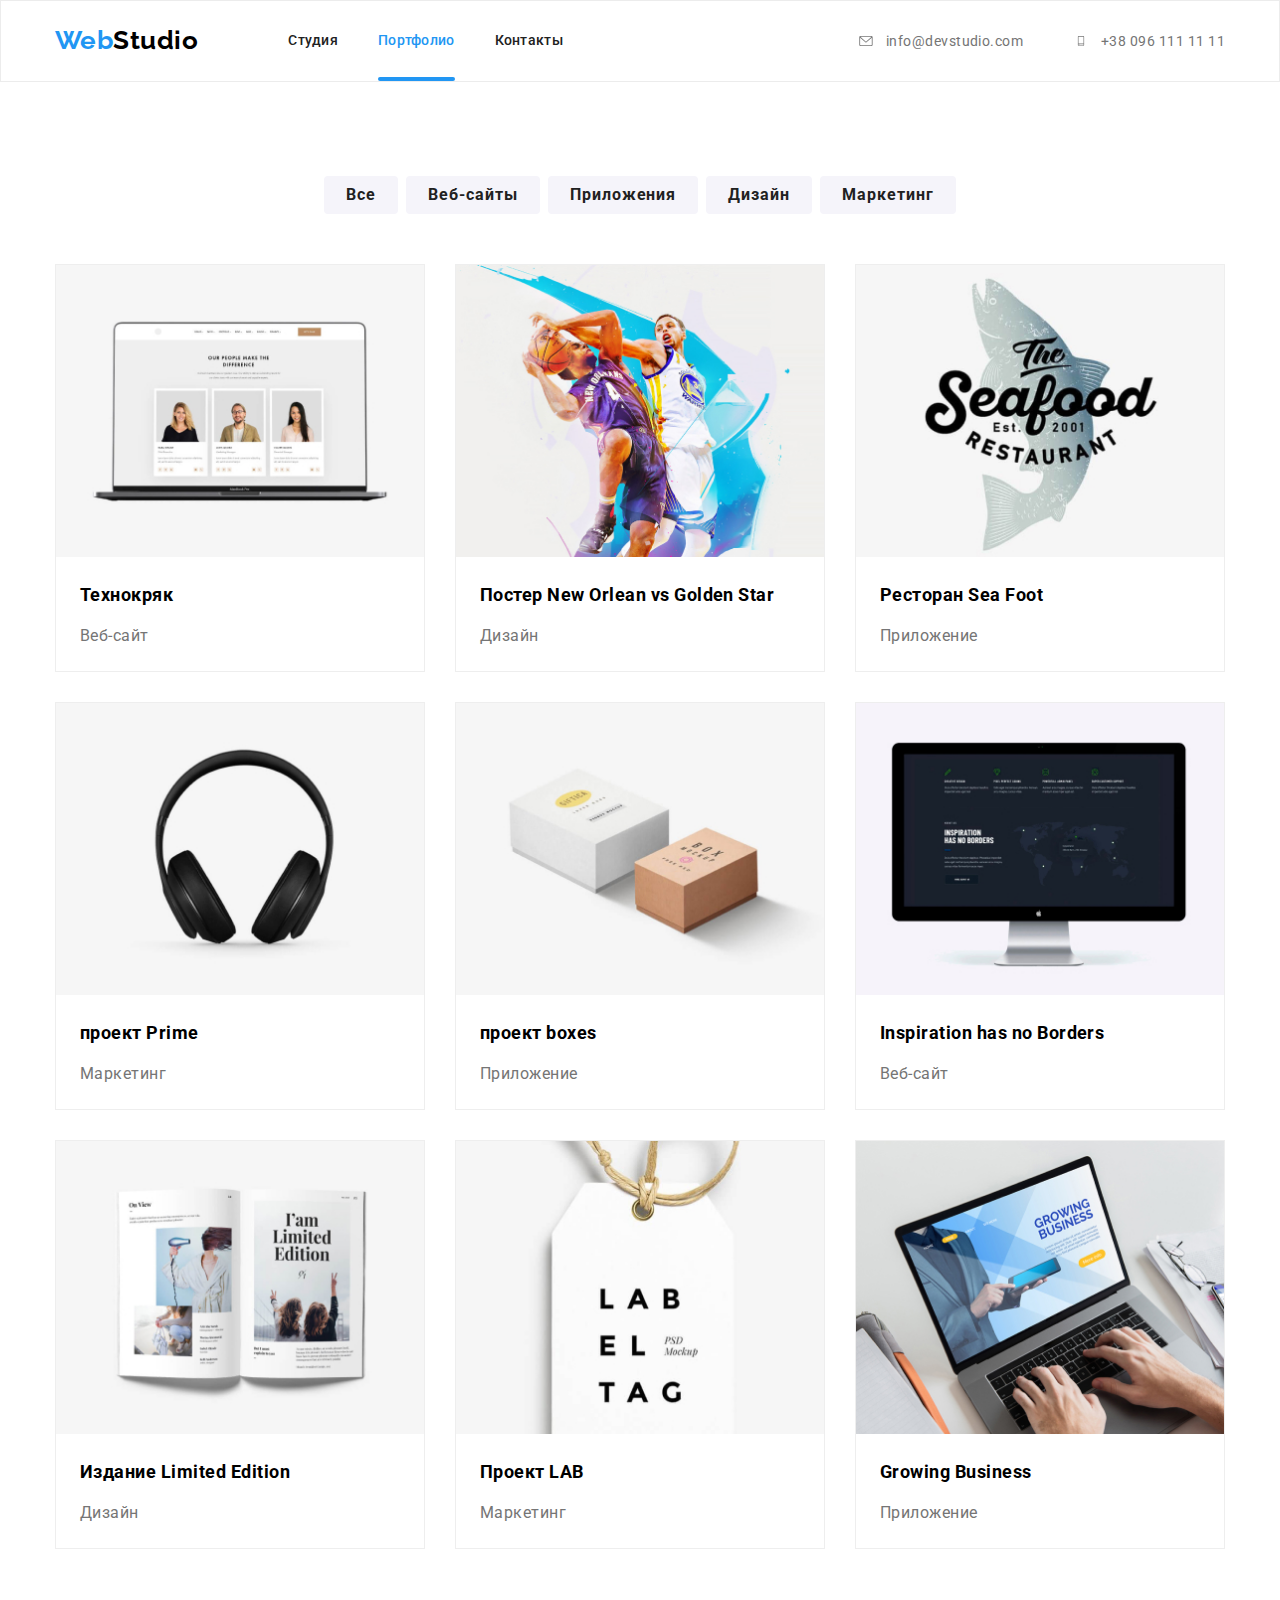
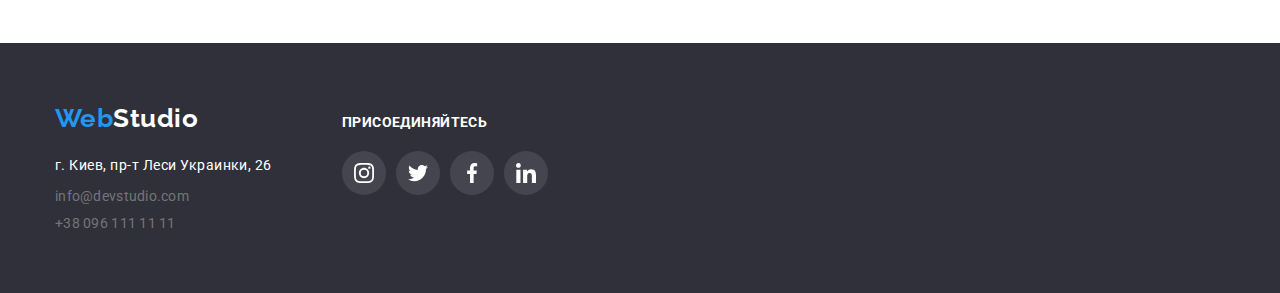
==== portfolio.html @ f6f820dd "ok" ====
<!DOCTYPE html>
<html lang="en">
  <head>
    <meta charset="UTF-8" />
    <meta http-equiv="X-UA-Compatible" content="IE=edge" />
    <meta name="viewport" content="width=device-width, initial-scale=1.0" />
    <title>Portfolio</title>
    <link
      href="https://fonts.googleapis.com/css2?family=Raleway:wght@700&family=Roboto:wght@400;500;700;900&display=swap"
      rel="stylesheet"
    />
    <link
      rel="stylesheet"
      href="https://cdnjs.cloudflare.com/ajax/libs/modern-normalize/1.0.0/modern-normalize.min.css"
    />
    <link rel="stylesheet" href="./css/styles.css" />
  </head>
  <body>
    <header>
      <div class="container main-nav">
        <a href="#" class="logo"><span class="par-logo">Web</span>Studio</a>
        <nav>
          <ul class="site-nav list">
            <li class="item">
              <a href="index.html" class="link">Cтудия</a>
            </li>
            <li class="item">
              <a href="#" class="link current">Портфолио</a>
            </li>
            <li class="item">
              <a href="#" class="link">Контакты</a>
            </li>
          </ul>
        </nav>
        <ul class="contacts">
          <li class="item">
            <a href="info@devstudio.com" class="link-head">
              <svg class="cont-icons" width="16" height="12">
                <use
                  href="./images/icons.svg/symbol-defs-opt.svg#icon-envelope-hover"
                ></use>
              </svg>
              info@devstudio.com
            </a>
          </li>
          <li class="item">
            <a href="tel:+380961111111" class="link-head">
              <svg class="cont-icons" width="16" height="12">
                <use
                  href="./images/icons.svg/symbol-defs-opt.svg#icon-smartphone"
                ></use>
              </svg>
              +38 096 111 11 11
            </a>
          </li>
        </ul>
      </div>
    </header>
    <main>
      <section class="buttons">
        <div class="container list-button">
          <button class="button" type="button">Все</button>
          <button class="button" type="button">Веб-сайты</button>
          <button class="button" type="button">Приложения</button>
          <button class="button" type="button">Дизайн</button>
          <button class="button" type="button">Маркетинг</button>
        </div>
      </section>
      <div class="container test">
        <ul class="items">
          <li class="item-flex">
            <a href="#" class="img">
              <div class="product-thumb">
                <img src="./images/технокряк.jpg" alt="технокряк" />
                <p class="modal-text">
                  Технокряк это современная площадка распространения
                  коронавируса. Компании используют эту платформу для цифрового
                  шпионажа и атак на защищённые сервера конкурентов.
                </p>
              </div>
            </a>
            <h2 class="title">Технокряк</h2>
            <p class="subtitle">Веб-сайт</p>
          </li>
          <li class="item-flex">
            <a href="#" class="img"
              ><img src="./images/постер.jpg" alt="Poster"
            /></a>
            <h2 class="title">Постер New Orlean vs Golden Star</h2>
            <p class="subtitle">Дизайн</p>
          </li>
          <li class="item-flex">
            <a href="#" class="img"
              ><img src="./images/ресторан.jpg" alt="Ресторан Seafood"
            /></a>
            <h2 class="title">Ресторан Sea Foot</h2>
            <p class="subtitle">Приложение</p>
          </li>
          <li class="item-flex">
            <a href="#"><img src="./images/проект.jpg" alt="проект Prime" /></a>
            <h2 class="title">проект Prime</h2>
            <p class="subtitle">Маркетинг</p>
          </li>
          <li class="item-flex">
            <a href="#" class="img"
              ><img src="./images/проектboxes.jpg" alt="проект boxes"
            /></a>
            <h2 class="title">проект boxes</h2>
            <p class="subtitle">Приложение</p>
          </li>
          <li class="item-flex">
            <a href="#" class="img"
              ><img
                src="./images/inspiration.jpg"
                alt="Inspiration has no Borders"
            /></a>
            <h2 class="title">Inspiration has no Borders</h2>
            <p class="subtitle">Веб-сайт</p>
          </li>
          <li class="item-flex">
            <a href="#" class="img"
              ><img src="./images/издание.jpg" alt="Издание Limited Edition"
            /></a>
            <h2 class="title">Издание Limited Edition</h2>
            <p class="subtitle">Дизайн</p>
          </li>
          <li class="item-flex">
            <a href="#" class="img"
              ><img src="./images/ПроектLAB.jpg" alt="Проект LAB"
            /></a>
            <h2 class="title">Проект LAB</h2>
            <p class="subtitle">Маркетинг</p>
          </li>
          <li class="item-flex">
            <a href="#" class="img"
              ><img src="./images/growingbusiness.jpg" alt="Growing Business"
            /></a>
            <h2 class="title">Growing Business</h2>
            <p class="subtitle">Приложение</p>
          </li>
        </ul>
      </div>
    </main>
    <footer>
      <div class="container">
        <div class="data">
          <a href="#" class="logo"
            ><span class="par-logo">Web</span><span class="Std">Studio</span>
          </a>
          <p class="subtitle">г. Киев, пр-т Леси Украинки, 26</p>
          <ul class="contact">
            <li>
              <a href="#" class="link">info@devstudio.com</a>
            </li>
            <li>
              <a href="tel:+380961111111" class="link">+38 096 111 11 11</a>
            </li>
          </ul>
        </div>
        <div class="join">
          <h3 class="subscribe">Присоединяйтесь</h3>
          <ul>
            <li class="join-button">
              <svg class="icon-join" width="20" height="20">
                <use
                  href="./images/icons.svg/symbol-defs-opt.svg#icon-instagram-2"
                ></use>
              </svg>
            </li>
            <li class="join-button">
              <svg class="icon-join" width="20" height="20">
                <use
                  href="./images/icons.svg/symbol-defs-opt.svg#icon-twitter-1"
                ></use>
              </svg>
            </li>
            <li class="join-button">
              <svg class="icon-join" width="20" height="20">
                <use
                  href="./images/icons.svg/symbol-defs-opt.svg#icon-facebook-1"
                ></use>
              </svg>
            </li>
            <li class="join-button">
              <svg class="icon-join" width="20" height="20">
                <use
                  href="./images/icons.svg/symbol-defs-opt.svg#icon-linkedin-1"
                ></use>
              </svg>
            </li>
          </ul>
        </div>
      </div>
    </footer>
  </body>
</html>
---- css/styles.css ----
/* Cтили для index.html */
:root {
  --primary-text-color: #212121;
  --primary-blue-color: #2196f3;
  --primary-white-color: #ffffff;
  --primary-grey-color: #757575;
  --primary-black-color: #000000;
  --primary-button-color: #f5f4fa;
  --primary-bcg-color: #2f303a;
  --time-function: cubic-bezier(0.4, 0, 0.2, 1);
}
svg:not(:root) {
  overflow: hidden;
}
ul {
  padding: 0;
  margin: 0;
  list-style: none;
}
a {
  text-decoration: none;
}
h1,
h2,
h3,
h4,
h5,
h6 p {
  padding: 0;
  margin: 0;
}
body {
  font-family: Roboto;
  letter-spacing: 0.03em;
  font-weight: normal;
}
img {
  display: block;
  width: 100%;
  height: auto;
}
header {
  border: 1px solid #ececec;
  padding: 0;
}
.container {
  width: 1200px;
  padding-left: 15px;
  padding-right: 15px;
  margin-left: auto;
  margin-right: auto;
}
.main-nav {
  display: flex;
  align-items: center;
}
.par-logo {
  color: var(--primary-blue-color);
}
.logo {
  color: var(--primary-black-color);
  font-weight: bold;
  font-family: Raleway;
  font-size: 26px;
  line-height: 1.2;
}
.logo:focus {
  color: var(--primary-blue-color);
}
.site-nav li + li {
  margin-left: 40px;
}
.site-nav {
  display: flex;
  margin-left: 90px;
}
.site-nav .link {
  display: block;
  color: var(--primary-text-color);
  letter-spacing: 0.02em;
  font-size: 14px;
  line-height: 1.14;
  font-weight: 500;
  transition: color 250ms var(--time-function);
  padding-bottom: 32px;
  padding-top: 32px;
}
.site-nav .link:hover,
.site-nav .link:focus {
  color: var(--primary-blue-color);
}
.site-nav .link.current {
  color: var(--primary-blue-color);
  position: relative;
}
.site-nav .link.current::after {
  content: "";
  position: absolute;
  bottom: 0;
  left: 0;
  height: 4px;
  width: 100%;
  background: #2196f3;
  border-radius: 2px;
  display: block;
}
.contacts {
  display: flex;
  margin-left: auto;
}
.contacts .item + .item {
  margin-left: 50px;
}
.contacts .link-head {
  transition: color 250ms var(--time-function), fill 250ms var(--time-function);
}
.contacts .link-head:focus,
.contacts .link-head:hover {
  color: var(--primary-blue-color);
  fill: var(--primary-blue-color);
}
.link-head {
  display: block;
}
.contact {
  flex-direction: column;
}
.contact .link:hover,
.contact .link:focus {
  color: var(--primary-blue-color);
  transition: color 250ms var(--time-function);
}
.contact .link {
  color: var(--primary-grey-color);
  letter-spacing: 0.02em;
  font-size: 14px;
  line-height: 1.14;
}
.contacts .item {
  white-space: nowrap;
}
.contacts .link-head {
  color: var(--primary-grey-color);
  font-size: 14px;
  fill: var(--primary-grey-color);
  position: relative;
}
.main-pages {
  text-align: center;
}
.overlay {
  height: 600px;
  max-width: 1600px;
  background-image: linear-gradient(
      to right,
      rgba(47, 48, 58, 0.4),
      rgba(47, 48, 58, 0.4)
    ),
    url(../images/main-pages/bcg\ img.jpg);
  margin-left: auto;
  margin-right: auto;
  background-size: cover;
  background-position: center;
  background-repeat: no-repeat;
}
.main-pages .container {
  padding: 200px;
}
.main-pages .title {
  color: var(--primary-white-color);
  letter-spacing: 0.06em;
  font-size: 44px;
  line-height: 1.36;
  font-weight: 900;
  text-transform: uppercase;
  margin-bottom: 30px;
  width: 696px;
  margin-left: auto;
  margin-right: auto;
}
.img-discription {
  position: relative;
}
.img-discription::before {
  content: "";
  width: 370px;
  height: 70px;
  position: absolute;
  margin: 0;
  padding: 0;
  bottom: 0;
  right: 0;
  background: rgba(47, 48, 58, 0.8);
}

.img-text {
  font-weight: bold;
  font-size: 14px;
  line-height: 1.14;
  text-align: center;
  letter-spacing: 0.03em;
  text-transform: uppercase;
  color: var(--primary-white-color);
  margin: 0;
  padding: 0;
  position: absolute;
  bottom: 27px;
  left: 83px;
}
.button {
  color: var(--primary-white-color);
  background-color: var(--primary-blue-color);
  font-size: 16px;
  line-height: 1.6;
  letter-spacing: 0.06em;
  font-weight: bold;

  cursor: pointer;
  border: transparent;
  border-radius: 4px;
  padding: 6px 22px;

  transition: background-color 250ms var(--time-function),
    color 250ms var(--time-function);
}

.buttons .button:hover,
.buttons .button:focus {
  color: var(--primary-white-color);
  background-color: var(--primary-blue-color);
  box-shadow: 0px 3px 1px rgba(0, 0, 0, 0.1), 0px 1px 2px rgba(0, 0, 0, 0.08),
    0px 2px 2px rgba(0, 0, 0, 0.12);
}
.buttons button {
  background-color: var(--primary-button-color);
  color: var(--primary-text-color);
  border: transparent;
  display: inline-block;
  margin-right: 8px;
}
.button:last-child {
  margin-right: 0;
}
.product-thumb {
  position: relative;
  overflow: hidden;
}

.product-thumb::before {
  content: "";
  width: 100%;
  height: 100%;
  background: rgba(33, 150, 243, 0.9);
  display: inline-block;
  position: absolute;
  z-index: 1;
  transform: translateY(100%);
  transition: transform 250ms var(--time-function);
}

.img:hover .product-thumb::before {
  transform: translateY(0);
}
.modal-text {
  letter-spacing: 0.03em;
  font-size: 18px;
  font-weight: normal;
  line-height: 1.55;
  color: var(--primary-white-color);
  position: absolute;
  z-index: 2;
  top: 63px;
  left: 24px;
  width: 322px;
  height: 168px;
  transform: translate(-50%, -50%);
  margin: 0;
  padding: 0;
  transform: translateY(135%);
  transition: transform 250ms var(--time-function);
}
.img:hover .modal-text {
  transform: translateY(0);
}
.dignity {
  display: flex;
  justify-content: space-between;
}

.feature-list > .container {
  padding-top: 94px;
  padding-bottom: 94px;
}
.feature-list .title {
  color: var(--primary-text-color);
  font-weight: bold;
  line-height: 1.2;
  text-transform: uppercase;
  margin-bottom: 10px;

  white-space: nowrap;
  font-size: 14px;
  line-height: 1.14;
  letter-spacing: 0.03em;
}
.feature-list .subtitle {
  color: var(--primary-grey-color);
  font-size: 14px;
  line-height: 1.71;
  width: 270px;
}
.act-img {
  justify-content: space-between;
  display: flex;
  padding-bottom: 94px;
}
.activity .title,
.team .title,
.client .title {
  font-size: 36px;
  line-height: 1.17;
  text-align: center;
  font-weight: bold;
  margin-bottom: 50px;
  padding-top: 94px;
}
.activity .title {
  padding-top: 0;
}
.di {
  padding-bottom: 30px;
}
.team .container .link {
  display: block;
  text-align: center;
  width: 270px;
  padding-bottom: 16px;
}
.discription .link {
  box-shadow: 0px 1px 3px rgba(0, 0, 0, 0.12), 0px 1px 1px rgba(0, 0, 0, 0.14),
    0px 2px 1px rgba(0, 0, 0, 0.2);
  border-radius: 0px 0px 4px 4px;
  background-color: var(--primary-white-color);
}
.team {
  padding-bottom: 94px;
  background-color: var(--primary-button-color);
}
.team .name {
  font-weight: 500;
  font-size: 16px;
  line-height: 1.18;
  padding-top: 30px;
  padding-bottom: 10px;
  min-width: 109px;
}
.team .desc {
  font-size: 16px;
  line-height: 1.18;
  color: var(--primary-grey-color);
  margin: 0;
  margin-bottom: 16px;
}
.discription {
  display: flex;
  justify-content: space-between;
}
.social-net-link {
  padding-bottom: 30px;
}
.discription ul {
  display: flex;
  justify-content: center;
}
footer .subtitle {
  color: var(--primary-white-color);
  font-size: 14px;
  line-height: 1.7;
  margin-top: 20px;
  margin-bottom: 9px;
}
footer {
  background-color: #2f303a;
}
footer .container {
  padding-top: 60px;
  padding-bottom: 60px;
  align-items: baseline;
}
.Std {
  color: var(--primary-white-color);
}

.items .item-flex:hover {
  box-shadow: 0px 1px 1px rgba(0, 0, 0, 0.12), 0px 4px 4px rgba(0, 0, 0, 0.06),
    1px 4px 6px rgba(0, 0, 0, 0.16);
}
.item-flex .title {
  font-size: 18px;
  line-height: 2;
  font-weight: bold;
  padding: 20px 24px 4px;
}
.item-flex .subtitle {
  color: var(--primary-grey-color);
  font-size: 16px;
  line-height: 1.88;
  padding: 4px 24px 20px;
  margin: 0;
}
.test {
  margin-bottom: 94px;
}
.items {
  display: flex;
  flex-wrap: wrap;
}
.item-flex {
  width: calc((100% - 60px) / 3);
  margin-right: 30px;
  margin-bottom: 30px;
  border: 1px solid #eeeeee;
  box-sizing: border-box;
  cursor: pointer;
  transition: box-shadow 250ms var(--time-function);
}

.item-flex:nth-child(3n) {
  margin-right: 0px;
}
.item-flex:nth-last-child(-n + 3) {
  margin-bottom: 0;
}

.list-button {
  margin-top: 94px;
  margin-bottom: 50px;
  justify-content: center;
  display: flex;
}
.cont-icons {
  vertical-align: middle;
  display: inline-block;
  margin-right: 8px;
  padding-bottom: 2px;
}
.cont-icon-dignity {
  background: var(--primary-button-color);
  border-radius: 4px;
  padding: 25px 100px;
  width: 270px;
  height: 120px;
  display: flex;
  flex-direction: column;
  justify-content: center;
  align-items: center;
  margin-bottom: 30px;
}

.networks {
  margin-left: auto;
  margin-right: auto;
  margin-bottom: 42px;
  display: flex;
}
.social-link {
  transition: background-color 250ms var(--time-function),
    fill 250ms var(--time-function);
}
.icon .social-link:hover {
  background-color: var(--primary-blue-color);
  fill: var(--primary-white-color);
}
.icon-team:nth-child(-n + 4) {
  margin-left: 34px;
}

.client-icon {
  display: flex;
  margin-left: -30px;
  padding-bottom: 94px;
}
.border {
  width: 100%;
  height: 92px;
  border: 1px solid #afb1b8;
  border-radius: 4px;
  margin-left: 30px;
  display: block;
  display: flex;
  align-items: center;
  justify-content: center;
}
.icon-client {
  transition: color 250ms var(--time-function);
}
.icon-client:hover {
  fill: var(--primary-blue-color);
}

.contact li + li {
  margin-top: 9px;
}
footer .container {
  display: flex;
}

.join {
  margin-left: 70px;
}
.join ul {
  display: flex;
  margin-left: -10px;
}
.subscribe {
  color: var(--primary-white-color);
  margin-bottom: 20px;
  text-transform: uppercase;
  letter-spacing: 0.03em;
  font-weight: bold;
  font-size: 14px;
  line-height: 1.14;
}
.join-button {
  margin-left: 10px;
  width: 44px;
  height: 44px;
  padding: 0;
  border: 0;
  background-color: rgba(255, 255, 255, 0.1);
  justify-content: center;
  align-items: center;
  border-radius: 50%;
  display: flex;
  cursor: pointer;
  transition: background-color 250ms var(--time-function),
    fill 250ms var(--time-function);
}
.icon-join {
  fill: var(--primary-white-color);
}

.join-button:hover {
  background-color: var(--primary-blue-color);
  fill: var(--primary-white-color);
}
.border-link {
  transition: fill 250ms var(--time-function), border 250ms var(--time-function);
}
.border:hover,
.border:focus {
  border: 1px solid var(--primary-blue-color);
  cursor: pointer;
}

.social-net-link {
  margin-left: 10px;
  width: 44px;
  height: 44px;
  padding: 0;
  border: 0;
  justify-content: center;
  align-items: center;
  border-radius: 50%;
  display: flex;
  cursor: pointer;
  fill: #afb1b8;
  transition: fill 250ms var(--time-function),
    backround-color 250ms var(--time-function);
}
.social-net-link:hover,
.social-net-link:focus {
  fill: var(--primary-white-color);
  background-color: var(--primary-blue-color);
}
.backdrop {
  position: fixed;
  top: 0;
  left: 0;
  height: 100%;
  width: 100%;
  background: rgba(0, 0, 0, 0.2);
}
.backdrop.is-hidden {
  opacity: 0;
  pointer-events: none;
}
.modal {
  position: absolute;
  top: 50%;
  left: 50%;
  transform: translate(-50%, -50%);

  width: 528px;
  height: 581px;
  background-color: var(--primary-white-color);
  box-shadow: 0px 1px 3px rgba(0, 0, 0, 0.12), 0px 1px 1px rgba(0, 0, 0, 0.14),
    0px 2px 1px rgba(0, 0, 0, 0.2);
  border-radius: 4px;
}
.close {
  position: absolute;
  right: 8px;
  top: 8px;
  opacity: 0.3;
  width: 30px;
  height: 30px;

  border-radius: 50%;
  border: 1px solid rgba(0, 0, 0, 0.1);
  cursor: pointer;
  display: flex;
  align-items: center;
  justify-content: center;
}
.close:hover {
  opacity: 1;
  background-color: white;
}
.close:before,
.close:after {
  position: absolute;
  right: 13px;
  top: 7px;
  content: " ";
  height: 15px;
  width: 2px;
  background-color: #000;
}
.close:before {
  transform: rotate(45deg);
}
.close:after {
  transform: rotate(-45deg);
}
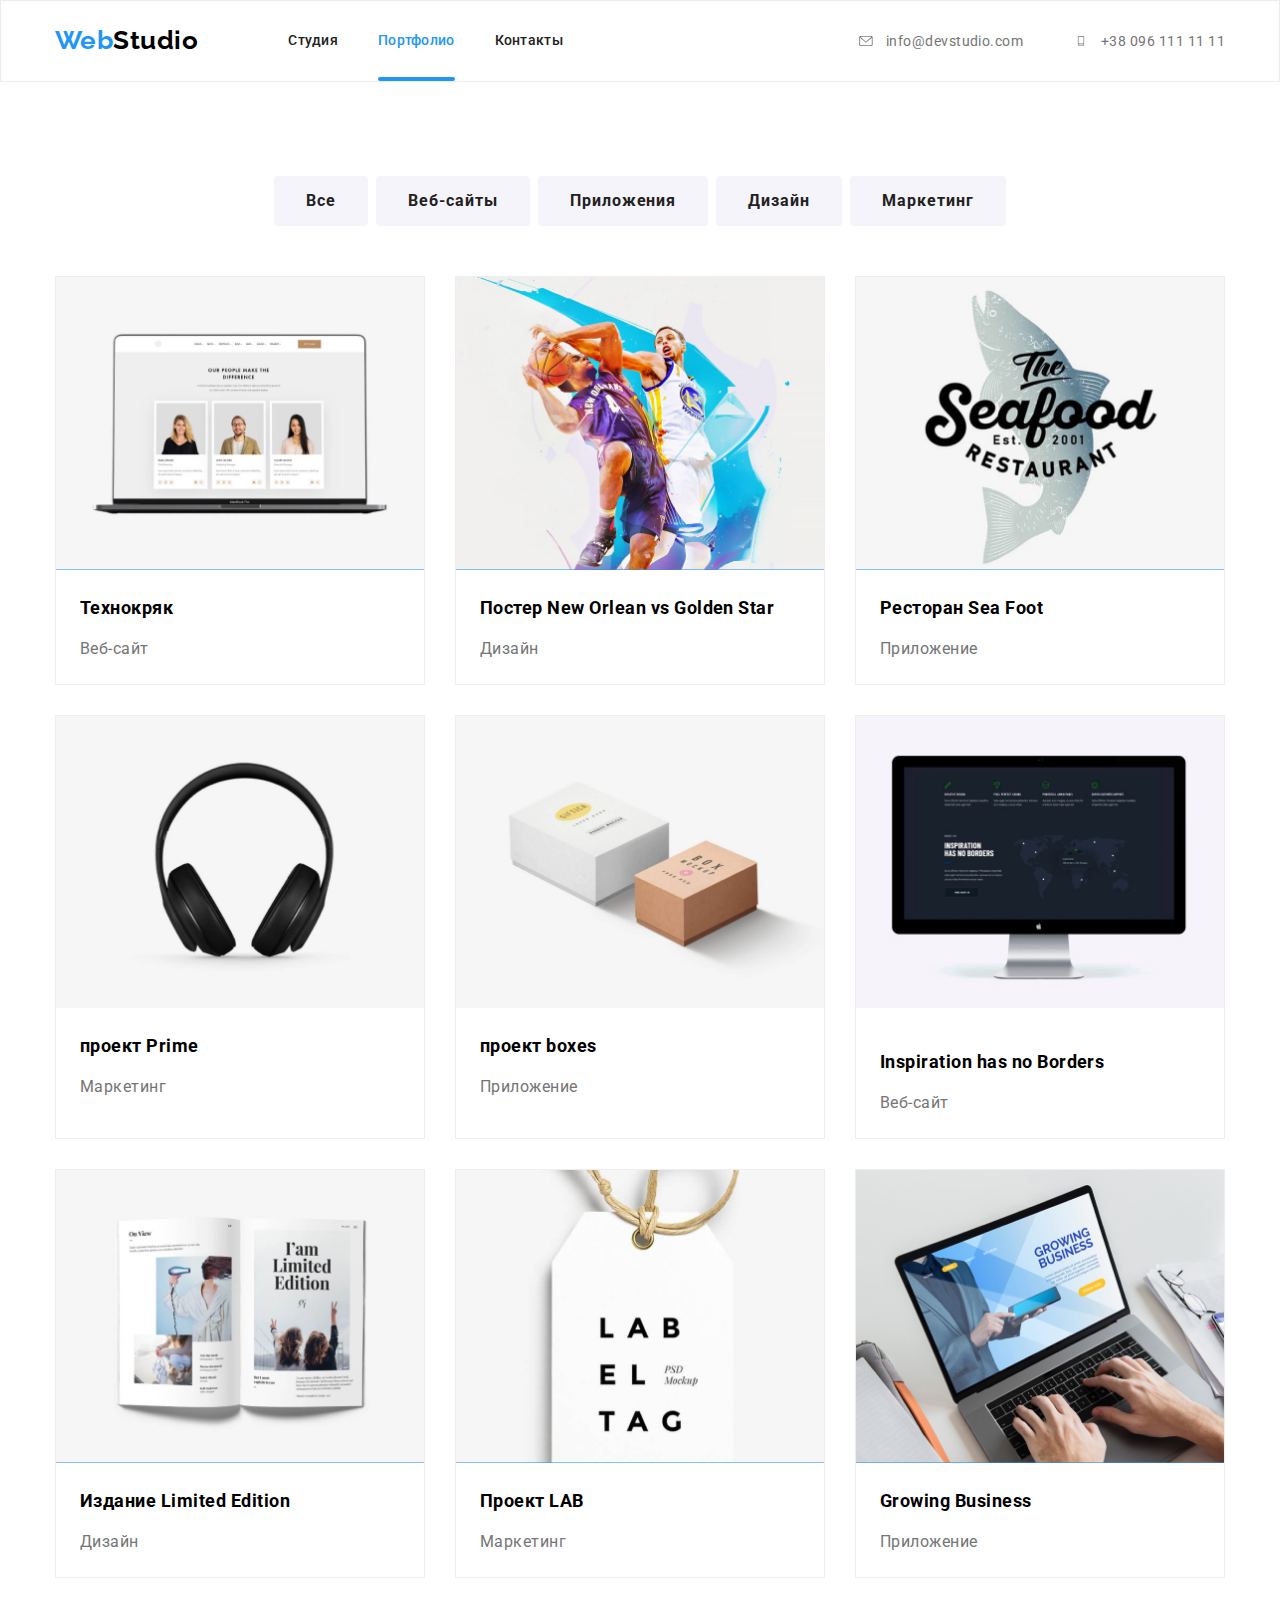
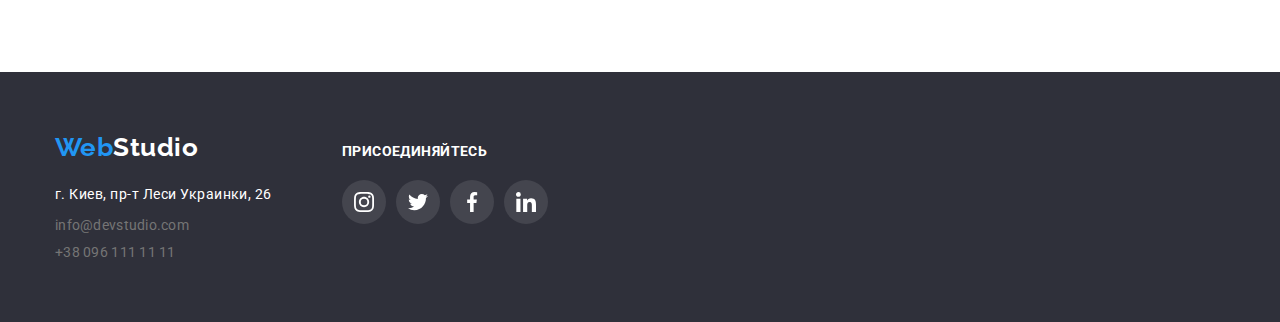
==== commit 6b104f5c: "с" ====
--- a/portfolio.html
+++ b/portfolio.html
@@ -75,6 +75,17 @@
                 <p class="modal-text">
                   Технокряк это современная площадка распространения
                   коронавируса. Компании используют эту платформу для цифрового
+                  шпионажа и атак на защищённые сервера конкурентов. Технокряк
+                  это современная площадка распространения коронавируса.
+                  Компании используют эту платформу для цифрового шпионажа и
+                  атак на защищённые сервера конкурентов.Технокряк это
+                  современная площадка распространения коронавируса. Компании
+                  используют эту платформу для цифрового шпионажа и атак на
+                  защищённые сервера конкурентов.Технокряк это современная
+                  площадка распространения коронавируса. Компании используют эту
+                  платформу для цифрового шпионажа и атак на защищённые сервера
+                  конкурентов.Технокряк это современная площадка распространения
+                  коронавируса. Компании используют эту платформу для цифрового
                   шпионажа и атак на защищённые сервера конкурентов.
                 </p>
               </div>
@@ -83,58 +94,103 @@
             <p class="subtitle">Веб-сайт</p>
           </li>
           <li class="item-flex">
-            <a href="#" class="img"
-              ><img src="./images/постер.jpg" alt="Poster"
-            /></a>
+            <a href="#" class="img">
+              <div class="product-thumb">
+                <img src="./images/постер.jpg" alt="Poster" />
+                <p class="modal-text"></p>
+              </div>
+            </a>
             <h2 class="title">Постер New Orlean vs Golden Star</h2>
             <p class="subtitle">Дизайн</p>
           </li>
           <li class="item-flex">
-            <a href="#" class="img"
-              ><img src="./images/ресторан.jpg" alt="Ресторан Seafood"
-            /></a>
+            <a href="#" class="img">
+              <div class="product-thumb">
+                <img src="./images/ресторан.jpg" alt="Ресторан Seafood" />
+                <p class="modal-text"></p>
+              </div>
+            </a>
             <h2 class="title">Ресторан Sea Foot</h2>
             <p class="subtitle">Приложение</p>
           </li>
           <li class="item-flex">
-            <a href="#"><img src="./images/проект.jpg" alt="проект Prime" /></a>
+            <a href="#" class="img">
+              <div class="product-thumb">
+                <img src="./images/проект.jpg" alt="проект Prime" />
+                <p class="modal-text">
+                  Технокряк это современная площадка распространения
+                  коронавируса. Компании используют эту платформу для цифрового
+                  шпионажа и атак на защищённые сервера конкурентов. Технокряк
+                  это современная площадка распространения коронавируса.
+                  Компании используют эту платформу для цифрового шпионажа и
+                  атак на защищённые сервера конкурентов.Технокряк это
+                  современная площадка распространения коронавируса. Компании
+                  используют эту платформу для цифрового шпионажа и атак на
+                  защищённые сервера конкурентов.Технокряк это современная
+                  площадка распространения коронавируса. Компании используют эту
+                  платформу для цифрового шпионажа и атак на защищённые сервера
+                  конкурентов.Технокряк это современная площадка распространения
+                  коронавируса. Компании используют эту платформу для цифрового
+                  шпионажа и атак на защищённые сервера конкурентов.
+                </p>
+              </div>
+            </a>
             <h2 class="title">проект Prime</h2>
             <p class="subtitle">Маркетинг</p>
           </li>
           <li class="item-flex">
-            <a href="#" class="img"
-              ><img src="./images/проектboxes.jpg" alt="проект boxes"
-            /></a>
+            <a href="#" class="img">
+              <div class="product-thumb">
+                <img src="./images/проектboxes.jpg" alt="проект boxes" />
+                <p class="modal-text"></p>
+              </div>
+            </a>
             <h2 class="title">проект boxes</h2>
             <p class="subtitle">Приложение</p>
           </li>
           <li class="item-flex">
-            <a href="#" class="img"
-              ><img
-                src="./images/inspiration.jpg"
-                alt="Inspiration has no Borders"
-            /></a>
+            <a href="#" class="img">
+              <div class="product-thumb">
+                <img
+                  src="./images/inspiration.jpg"
+                  alt="Inspiration has no Borders"
+                />
+                <p class="madal-text"></p>
+              </div>
+            </a>
             <h2 class="title">Inspiration has no Borders</h2>
             <p class="subtitle">Веб-сайт</p>
           </li>
           <li class="item-flex">
-            <a href="#" class="img"
-              ><img src="./images/издание.jpg" alt="Издание Limited Edition"
-            /></a>
+            <a href="#" class="img">
+              <div class="product-thumb">
+                <img src="./images/издание.jpg" alt="Издание Limited Edition" />
+                <p class="modal-text"></p>
+              </div>
+            </a>
             <h2 class="title">Издание Limited Edition</h2>
             <p class="subtitle">Дизайн</p>
           </li>
           <li class="item-flex">
-            <a href="#" class="img"
-              ><img src="./images/ПроектLAB.jpg" alt="Проект LAB"
-            /></a>
+            <a href="#" class="img">
+              <div class="product-thumb">
+                <img src="./images/ПроектLAB.jpg" alt="Проект LAB" />
+                <p class="modal-text"></p>
+              </div>
+            </a>
             <h2 class="title">Проект LAB</h2>
             <p class="subtitle">Маркетинг</p>
           </li>
           <li class="item-flex">
-            <a href="#" class="img"
-              ><img src="./images/growingbusiness.jpg" alt="Growing Business"
-            /></a>
+            <a href="#" class="img">
+              <div class="product-thumb">
+                <img
+                  src="./images/growingbusiness.jpg"
+                  alt="Growing Business"
+                />
+                <p class="modal-text"></p>
+              </div>
+            </a>
             <h2 class="title">Growing Business</h2>
             <p class="subtitle">Приложение</p>
           </li>
--- a/css/styles.css
+++ b/css/styles.css
@@ -49,6 +49,11 @@
   padding-right: 15px;
   margin-left: auto;
   margin-right: auto;
+}
+.modal-text {
+  overflow: auto;
+  width: 90%;
+  height: 80%;
 }
 .main-nav {
   display: flex;
@@ -211,14 +216,14 @@
   color: var(--primary-white-color);
   background-color: var(--primary-blue-color);
   font-size: 16px;
-  line-height: 1.6;
+  line-height: 1.9;
   letter-spacing: 0.06em;
   font-weight: bold;
 
   cursor: pointer;
   border: transparent;
   border-radius: 4px;
-  padding: 6px 22px;
+  padding: 10px 32px;
 
   transition: background-color 250ms var(--time-function),
     color 250ms var(--time-function);
@@ -253,6 +258,8 @@
   background: rgba(33, 150, 243, 0.9);
   display: inline-block;
   position: absolute;
+  top: 0;
+  left: 0;
   z-index: 1;
   transform: translateY(100%);
   transition: transform 250ms var(--time-function);
@@ -262,22 +269,24 @@
   transform: translateY(0);
 }
 .modal-text {
+  position: absolute;
+  z-index: 2;
+  top: 63px;
+  left: 24px;
+  width: 94%;
+  height: 80%;
+  transform: translate(-50%, -50%);
+  margin: 0;
+  padding: 0;
+  transform: translateY(135%);
+  transition: transform 250ms var(--time-function);
+  overflow: auto;
+
   letter-spacing: 0.03em;
   font-size: 18px;
   font-weight: normal;
   line-height: 1.55;
   color: var(--primary-white-color);
-  position: absolute;
-  z-index: 2;
-  top: 63px;
-  left: 24px;
-  width: 322px;
-  height: 168px;
-  transform: translate(-50%, -50%);
-  margin: 0;
-  padding: 0;
-  transform: translateY(135%);
-  transition: transform 250ms var(--time-function);
 }
 .img:hover .modal-text {
   transform: translateY(0);
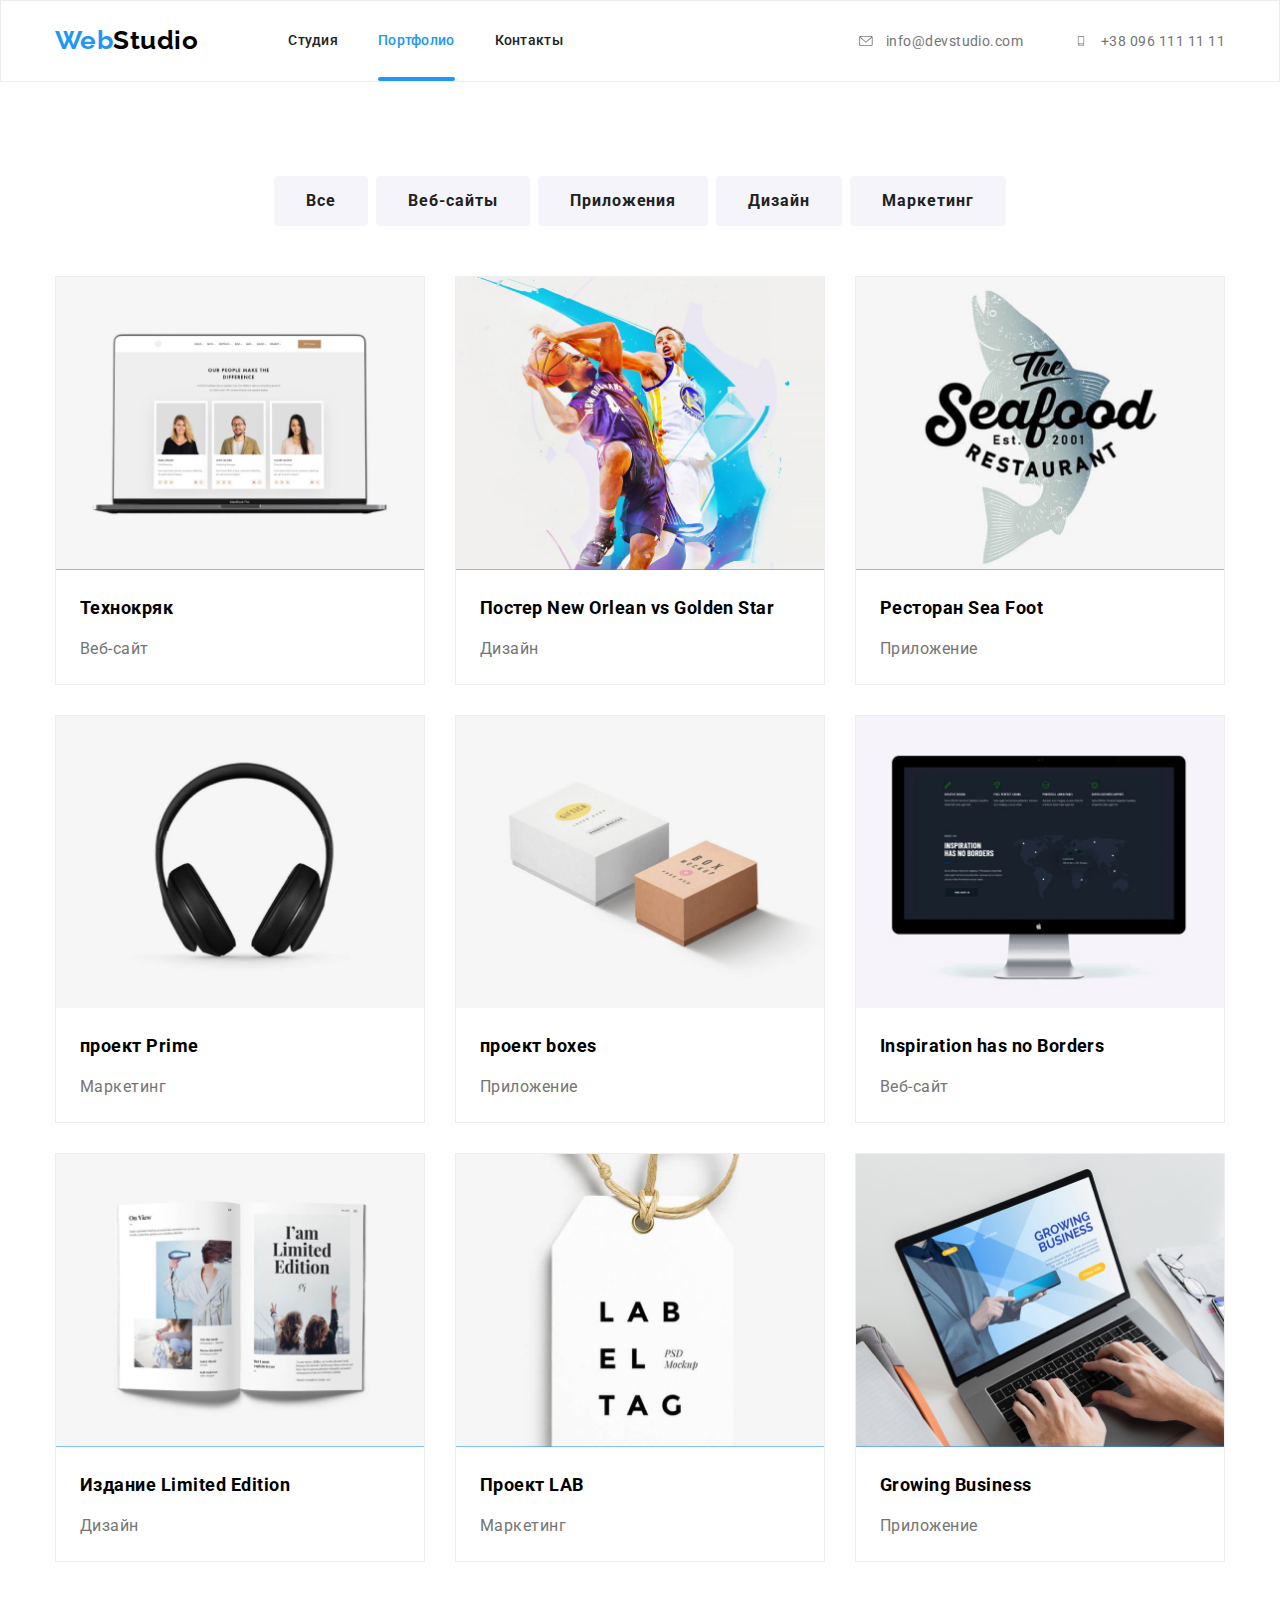
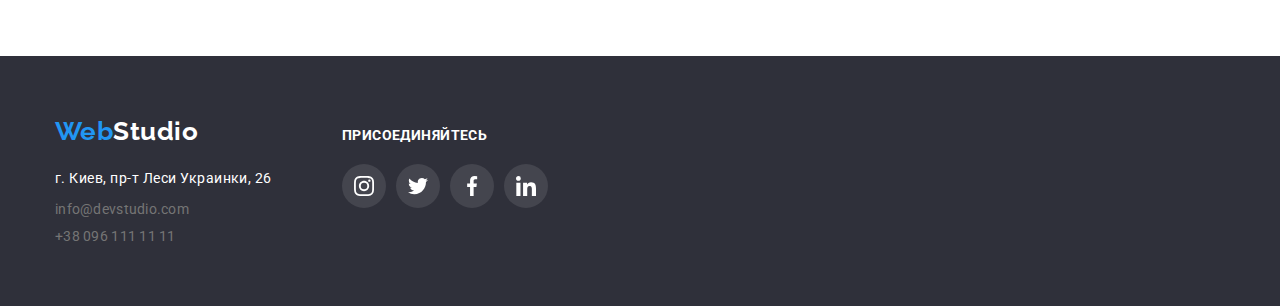
==== commit fb398ebd: "x" ====
--- a/portfolio.html
+++ b/portfolio.html
@@ -97,7 +97,22 @@
             <a href="#" class="img">
               <div class="product-thumb">
                 <img src="./images/постер.jpg" alt="Poster" />
-                <p class="modal-text"></p>
+                <p class="modal-text">
+                  Технокряк это современная площадка распространения
+                  коронавируса. Компании используют эту платформу для цифрового
+                  шпионажа и атак на защищённые сервера конкурентов. Технокряк
+                  это современная площадка распространения коронавируса.
+                  Компании используют эту платформу для цифрового шпионажа и
+                  атак на защищённые сервера конкурентов.Технокряк это
+                  современная площадка распространения коронавируса. Компании
+                  используют эту платформу для цифрового шпионажа и атак на
+                  защищённые сервера конкурентов.Технокряк это современная
+                  площадка распространения коронавируса. Компании используют эту
+                  платформу для цифрового шпионажа и атак на защищённые сервера
+                  конкурентов.Технокряк это современная площадка распространения
+                  коронавируса. Компании используют эту платформу для цифрового
+                  шпионажа и атак на защищённые сервера конкурентов.
+                </p>
               </div>
             </a>
             <h2 class="title">Постер New Orlean vs Golden Star</h2>
@@ -107,7 +122,22 @@
             <a href="#" class="img">
               <div class="product-thumb">
                 <img src="./images/ресторан.jpg" alt="Ресторан Seafood" />
-                <p class="modal-text"></p>
+                <p class="modal-text">
+                  Технокряк это современная площадка распространения
+                  коронавируса. Компании используют эту платформу для цифрового
+                  шпионажа и атак на защищённые сервера конкурентов. Технокряк
+                  это современная площадка распространения коронавируса.
+                  Компании используют эту платформу для цифрового шпионажа и
+                  атак на защищённые сервера конкурентов.Технокряк это
+                  современная площадка распространения коронавируса. Компании
+                  используют эту платформу для цифрового шпионажа и атак на
+                  защищённые сервера конкурентов.Технокряк это современная
+                  площадка распространения коронавируса. Компании используют эту
+                  платформу для цифрового шпионажа и атак на защищённые сервера
+                  конкурентов.Технокряк это современная площадка распространения
+                  коронавируса. Компании используют эту платформу для цифрового
+                  шпионажа и атак на защищённые сервера конкурентов.
+                </p>
               </div>
             </a>
             <h2 class="title">Ресторан Sea Foot</h2>
@@ -142,7 +172,22 @@
             <a href="#" class="img">
               <div class="product-thumb">
                 <img src="./images/проектboxes.jpg" alt="проект boxes" />
-                <p class="modal-text"></p>
+                <p class="modal-text">
+                  Технокряк это современная площадка распространения
+                  коронавируса. Компании используют эту платформу для цифрового
+                  шпионажа и атак на защищённые сервера конкурентов. Технокряк
+                  это современная площадка распространения коронавируса.
+                  Компании используют эту платформу для цифрового шпионажа и
+                  атак на защищённые сервера конкурентов.Технокряк это
+                  современная площадка распространения коронавируса. Компании
+                  используют эту платформу для цифрового шпионажа и атак на
+                  защищённые сервера конкурентов.Технокряк это современная
+                  площадка распространения коронавируса. Компании используют эту
+                  платформу для цифрового шпионажа и атак на защищённые сервера
+                  конкурентов.Технокряк это современная площадка распространения
+                  коронавируса. Компании используют эту платформу для цифрового
+                  шпионажа и атак на защищённые сервера конкурентов.
+                </p>
               </div>
             </a>
             <h2 class="title">проект boxes</h2>
@@ -155,7 +200,22 @@
                   src="./images/inspiration.jpg"
                   alt="Inspiration has no Borders"
                 />
-                <p class="madal-text"></p>
+                <p class="modal-text">
+                  Технокряк это современная площадка распространения
+                  коронавируса. Компании используют эту платформу для цифрового
+                  шпионажа и атак на защищённые сервера конкурентов. Технокряк
+                  это современная площадка распространения коронавируса.
+                  Компании используют эту платформу для цифрового шпионажа и
+                  атак на защищённые сервера конкурентов.Технокряк это
+                  современная площадка распространения коронавируса. Компании
+                  используют эту платформу для цифрового шпионажа и атак на
+                  защищённые сервера конкурентов.Технокряк это современная
+                  площадка распространения коронавируса. Компании используют эту
+                  платформу для цифрового шпионажа и атак на защищённые сервера
+                  конкурентов.Технокряк это современная площадка распространения
+                  коронавируса. Компании используют эту платформу для цифрового
+                  шпионажа и атак на защищённые сервера конкурентов.
+                </p>
               </div>
             </a>
             <h2 class="title">Inspiration has no Borders</h2>
@@ -165,7 +225,22 @@
             <a href="#" class="img">
               <div class="product-thumb">
                 <img src="./images/издание.jpg" alt="Издание Limited Edition" />
-                <p class="modal-text"></p>
+                <p class="modal-text">
+                  Технокряк это современная площадка распространения
+                  коронавируса. Компании используют эту платформу для цифрового
+                  шпионажа и атак на защищённые сервера конкурентов. Технокряк
+                  это современная площадка распространения коронавируса.
+                  Компании используют эту платформу для цифрового шпионажа и
+                  атак на защищённые сервера конкурентов.Технокряк это
+                  современная площадка распространения коронавируса. Компании
+                  используют эту платформу для цифрового шпионажа и атак на
+                  защищённые сервера конкурентов.Технокряк это современная
+                  площадка распространения коронавируса. Компании используют эту
+                  платформу для цифрового шпионажа и атак на защищённые сервера
+                  конкурентов.Технокряк это современная площадка распространения
+                  коронавируса. Компании используют эту платформу для цифрового
+                  шпионажа и атак на защищённые сервера конкурентов.
+                </p>
               </div>
             </a>
             <h2 class="title">Издание Limited Edition</h2>
@@ -175,7 +250,22 @@
             <a href="#" class="img">
               <div class="product-thumb">
                 <img src="./images/ПроектLAB.jpg" alt="Проект LAB" />
-                <p class="modal-text"></p>
+                <p class="modal-text">
+                  Технокряк это современная площадка распространения
+                  коронавируса. Компании используют эту платформу для цифрового
+                  шпионажа и атак на защищённые сервера конкурентов. Технокряк
+                  это современная площадка распространения коронавируса.
+                  Компании используют эту платформу для цифрового шпионажа и
+                  атак на защищённые сервера конкурентов.Технокряк это
+                  современная площадка распространения коронавируса. Компании
+                  используют эту платформу для цифрового шпионажа и атак на
+                  защищённые сервера конкурентов.Технокряк это современная
+                  площадка распространения коронавируса. Компании используют эту
+                  платформу для цифрового шпионажа и атак на защищённые сервера
+                  конкурентов.Технокряк это современная площадка распространения
+                  коронавируса. Компании используют эту платформу для цифрового
+                  шпионажа и атак на защищённые сервера конкурентов.
+                </p>
               </div>
             </a>
             <h2 class="title">Проект LAB</h2>
@@ -188,7 +278,22 @@
                   src="./images/growingbusiness.jpg"
                   alt="Growing Business"
                 />
-                <p class="modal-text"></p>
+                <p class="modal-text">
+                  Технокряк это современная площадка распространения
+                  коронавируса. Компании используют эту платформу для цифрового
+                  шпионажа и атак на защищённые сервера конкурентов. Технокряк
+                  это современная площадка распространения коронавируса.
+                  Компании используют эту платформу для цифрового шпионажа и
+                  атак на защищённые сервера конкурентов.Технокряк это
+                  современная площадка распространения коронавируса. Компании
+                  используют эту платформу для цифрового шпионажа и атак на
+                  защищённые сервера конкурентов.Технокряк это современная
+                  площадка распространения коронавируса. Компании используют эту
+                  платформу для цифрового шпионажа и атак на защищённые сервера
+                  конкурентов.Технокряк это современная площадка распространения
+                  коронавируса. Компании используют эту платформу для цифрового
+                  шпионажа и атак на защищённые сервера конкурентов.
+                </p>
               </div>
             </a>
             <h2 class="title">Growing Business</h2>
